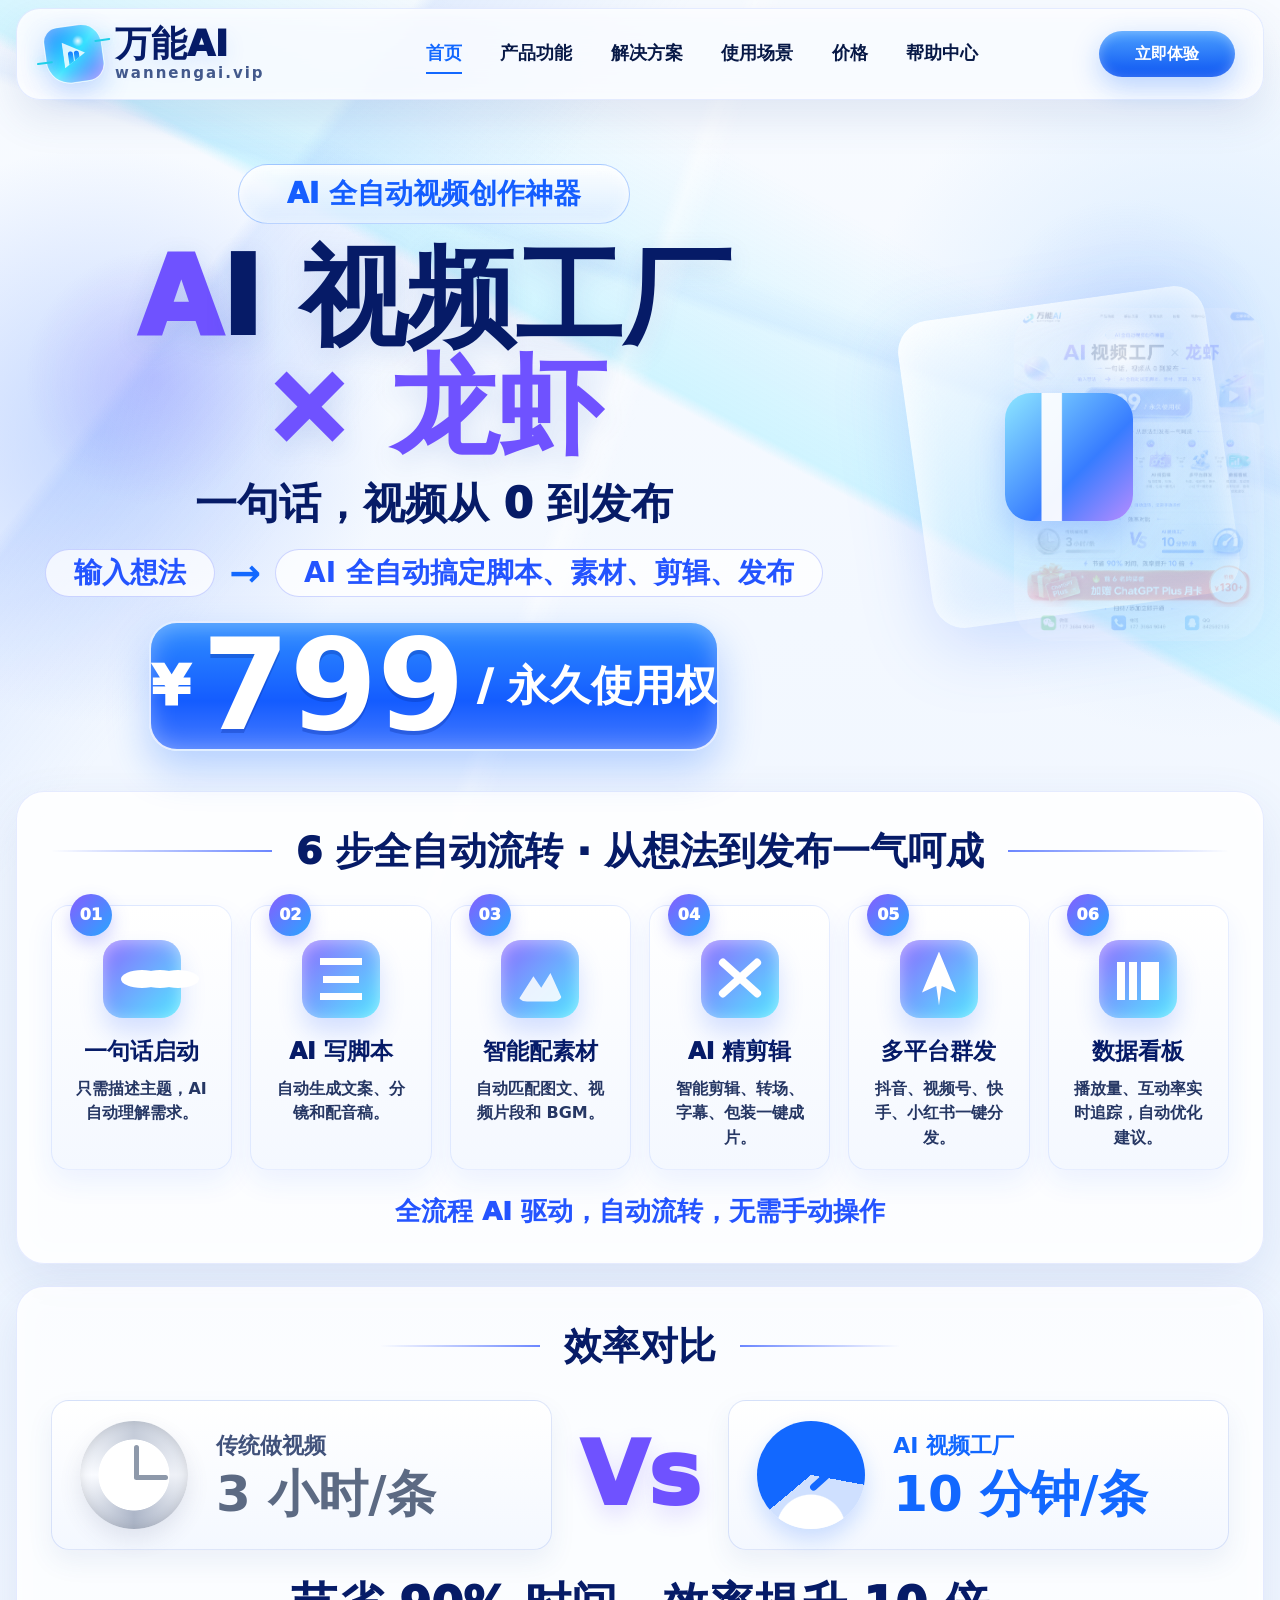
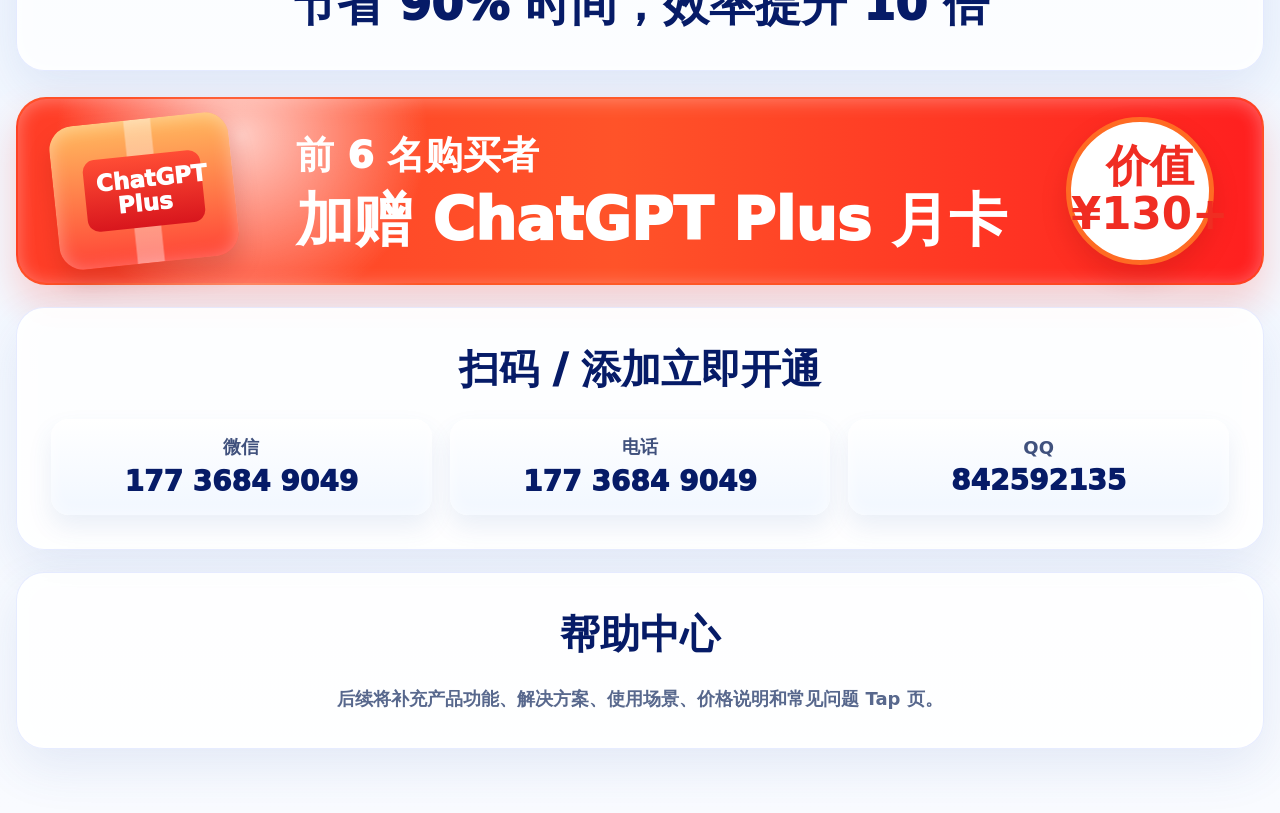
==== aivideo/index.html @ 1191432e "Add AI video scenes page" ====
<!doctype html>
<html lang="zh-CN">
  <head>
    <meta charset="UTF-8" />
    <meta name="viewport" content="width=device-width, initial-scale=1.0" />
    <meta
      name="description"
      content="万能AI视频工厂，AI全自动视频创作神器，一句话完成脚本、素材、剪辑和发布。"
    />
    <title>AI视频工厂 - 万能AI</title>
    <link rel="stylesheet" href="style.css?v=20260527-header" />
  </head>
  <body>
    <main class="video-page">
      <header class="site-header">
        <a class="brand" href="http://wannengai.vip" aria-label="万能AI官网">
          <span class="brand-mark" aria-hidden="true"><span></span></span>
          <span class="brand-copy">
            <strong>万能AI</strong>
            <em>wannengai.vip</em>
          </span>
        </a>
        <nav class="top-nav" aria-label="AI视频工厂导航">
          <a href="./" class="is-active">首页</a>
          <a href="features/">产品功能</a>
          <a href="solutions/">解决方案</a>
          <a href="scenes/">使用场景</a>
          <a href="#price">价格</a>
          <a href="#help">帮助中心</a>
        </nav>
        <a class="trial-btn" href="#contact">立即体验</a>
      </header>

      <section class="hero" aria-labelledby="hero-title">
        <div class="hero-copy">
          <p class="tagline">AI 全自动视频创作神器</p>
          <h1 id="hero-title">AI 视频工厂 <span>× 龙虾</span></h1>
          <p class="sub-title">一句话，视频从 0 到发布</p>
          <div class="prompt-flow" aria-label="创作流程">
            <span>输入想法</span>
            <b aria-hidden="true">→</b>
            <strong>AI 全自动搞定脚本、素材、剪辑、发布</strong>
          </div>
          <div class="price-badge" id="price">
            <span>¥</span>
            <strong>799</strong>
            <em>/ 永久使用权</em>
          </div>
        </div>
        <figure class="hero-art" aria-label="AI视频工厂视觉">
          <img src="../assets/aivideo-home.png" alt="AI视频工厂首页宣传图" />
        </figure>
      </section>

      <section class="workflow-card" id="features" aria-labelledby="workflow-title">
        <div class="section-title">
          <span></span>
          <h2 id="workflow-title">6 步全自动流转 · 从想法到发布一气呵成</h2>
          <span></span>
        </div>
        <div class="step-grid">
          <article>
            <i>01</i>
            <div class="step-icon chat"></div>
            <h3>一句话启动</h3>
            <p>只需描述主题，AI 自动理解需求。</p>
          </article>
          <article>
            <i>02</i>
            <div class="step-icon script"></div>
            <h3>AI 写脚本</h3>
            <p>自动生成文案、分镜和配音稿。</p>
          </article>
          <article>
            <i>03</i>
            <div class="step-icon media"></div>
            <h3>智能配素材</h3>
            <p>自动匹配图文、视频片段和 BGM。</p>
          </article>
          <article>
            <i>04</i>
            <div class="step-icon edit"></div>
            <h3>AI 精剪辑</h3>
            <p>智能剪辑、转场、字幕、包装一键成片。</p>
          </article>
          <article>
            <i>05</i>
            <div class="step-icon launch"></div>
            <h3>多平台群发</h3>
            <p>抖音、视频号、快手、小红书一键分发。</p>
          </article>
          <article>
            <i>06</i>
            <div class="step-icon chart"></div>
            <h3>数据看板</h3>
            <p>播放量、互动率实时追踪，自动优化建议。</p>
          </article>
        </div>
        <p class="ai-note">全流程 AI 驱动，自动流转，无需手动操作</p>
      </section>

      <section class="comparison" id="solutions" aria-labelledby="compare-title">
        <div class="section-title compact">
          <span></span>
          <h2 id="compare-title">效率对比</h2>
          <span></span>
        </div>
        <div class="compare-grid">
          <article class="compare-card">
            <div class="clock-face"></div>
            <div>
              <p>传统做视频</p>
              <strong>3 小时/条</strong>
            </div>
          </article>
          <div class="versus">Vs</div>
          <article class="compare-card highlight">
            <div class="speed-face"></div>
            <div>
              <p>AI 视频工厂</p>
              <strong>10 分钟/条</strong>
            </div>
          </article>
        </div>
        <p class="saving">节省 90% 时间，效率提升 10 倍</p>
      </section>

      <section class="bonus" id="scenes" aria-label="首购福利">
        <div class="gift-box" aria-hidden="true">
          <span>ChatGPT<br />Plus</span>
        </div>
        <div>
          <p>前 6 名购买者</p>
          <h2>加赠 ChatGPT Plus 月卡</h2>
        </div>
        <strong>价值 ¥130+</strong>
      </section>

      <section class="contact-panel" id="contact" aria-labelledby="contact-title">
        <h2 id="contact-title">扫码 / 添加立即开通</h2>
        <div class="contact-grid">
          <button type="button" data-copy="17736849049" data-copy-label="微信号">
            <span>微信</span>
            <strong>177 3684 9049</strong>
          </button>
          <a href="tel:17736849049">
            <span>电话</span>
            <strong>177 3684 9049</strong>
          </a>
          <button type="button" data-copy="842592135" data-copy-label="QQ号">
            <span>QQ</span>
            <strong>842592135</strong>
          </button>
        </div>
      </section>

      <section class="help-card" id="help" aria-label="帮助中心">
        <h2>帮助中心</h2>
        <p>后续将补充产品功能、解决方案、使用场景、价格说明和常见问题 Tap 页。</p>
      </section>
    </main>
    <script src="../copy.js"></script>
  </body>
</html>
---- aivideo/style.css ----
:root {
  color-scheme: light;
  --blue: #1268ff;
  --blue-deep: #061b67;
  --violet: #6f52ff;
  --cyan: #2ddfff;
  --ink: #071846;
  --muted: #58688d;
  --line: rgba(77, 122, 255, 0.2);
  --panel: rgba(255, 255, 255, 0.8);
  --shadow: rgba(42, 100, 255, 0.2);
}

* {
  box-sizing: border-box;
}

html {
  scroll-behavior: smooth;
}

body {
  margin: 0;
  min-width: 320px;
  color: var(--ink);
  font-family:
    "PingFang SC",
    "Microsoft YaHei",
    system-ui,
    -apple-system,
    BlinkMacSystemFont,
    "Segoe UI",
    sans-serif;
  background:
    radial-gradient(circle at 8% 18%, rgba(157, 188, 255, 0.55), transparent 18rem),
    radial-gradient(circle at 94% 16%, rgba(203, 229, 255, 0.8), transparent 22rem),
    linear-gradient(180deg, #f8fbff 0%, #eef5ff 52%, #f9fbff 100%);
}

body::before,
body::after {
  position: fixed;
  inset: 0;
  z-index: -1;
  pointer-events: none;
  content: "";
}

body::before {
  background:
    linear-gradient(128deg, transparent 0 21%, rgba(99, 151, 255, 0.12) 22%, transparent 35%),
    linear-gradient(28deg, transparent 0 54%, rgba(45, 223, 255, 0.18) 55%, transparent 72%),
    radial-gradient(circle at 12% 42%, rgba(111, 82, 255, 0.2), transparent 8rem),
    radial-gradient(circle at 88% 38%, rgba(99, 151, 255, 0.18), transparent 9rem);
}

body::after {
  opacity: 0.55;
  background:
    linear-gradient(110deg, transparent 0 46%, rgba(255, 255, 255, 0.8) 47%, transparent 49%),
    linear-gradient(18deg, transparent 0 62%, rgba(65, 143, 255, 0.12) 63%, transparent 66%);
}

a {
  color: inherit;
  text-decoration: none;
}

button {
  font: inherit;
}

img {
  display: block;
  max-width: 100%;
}

.video-page {
  width: min(1360px, calc(100% - 32px));
  margin: 0 auto;
  padding-bottom: 40px;
}

.site-header {
  position: sticky;
  top: 0;
  z-index: 10;
  min-height: 86px;
  margin-top: 8px;
  display: grid;
  grid-template-columns: minmax(180px, 260px) minmax(0, 1fr) auto;
  align-items: center;
  gap: 24px;
  padding: 16px 28px;
  border: 1px solid rgba(84, 128, 255, 0.13);
  border-radius: 24px;
  background: rgba(248, 251, 255, 0.86);
  backdrop-filter: blur(18px);
  box-shadow:
    inset 0 1px 18px rgba(255, 255, 255, 0.74),
    0 18px 40px rgba(61, 91, 153, 0.12);
}

.brand {
  display: flex;
  align-items: center;
  gap: 12px;
  min-width: 0;
}

.brand-mark {
  width: 58px;
  aspect-ratio: 1;
  display: grid;
  place-items: center;
  border: 1px solid rgba(255, 255, 255, 0.86);
  border-radius: 26% 36% 30% 42%;
  background:
    radial-gradient(circle at 60% 28%, rgba(255, 255, 255, 0.92), transparent 11%),
    linear-gradient(135deg, #1678ff 0%, #31e1ff 52%, #7963ff 100%);
  box-shadow:
    inset 0 0 18px rgba(255, 255, 255, 0.52),
    0 10px 26px rgba(18, 104, 255, 0.24);
  transform: rotate(-8deg);
  position: relative;
}

.brand-mark::before,
.brand-mark::after {
  position: absolute;
  width: 16px;
  height: 2px;
  border-radius: 999px;
  background: #1fcfe9;
  box-shadow: 0 0 12px rgba(45, 223, 255, 0.7);
  content: "";
}

.brand-mark::before {
  left: -10px;
  top: 58%;
}

.brand-mark::after {
  right: -10px;
  top: 30%;
}

.brand-mark span {
  width: 58%;
  aspect-ratio: 1;
  display: block;
  border-radius: 28% 42% 30% 45%;
  background: rgba(255, 255, 255, 0.82);
  clip-path: polygon(17% 10%, 84% 50%, 17% 90%);
  position: relative;
}

.brand-mark span::before,
.brand-mark span::after {
  position: absolute;
  top: 40%;
  width: 5px;
  height: 15px;
  border-radius: 8px;
  background: linear-gradient(180deg, #1678ff, #31e1ff);
  content: "";
}

.brand-mark span::before {
  left: 30%;
}

.brand-mark span::after {
  left: 50%;
}

.brand-copy {
  display: grid;
  gap: 3px;
}

.brand-copy strong {
  color: var(--blue-deep);
  font-size: clamp(25px, 2.8vw, 38px);
  line-height: 1;
  font-weight: 950;
  text-shadow: 0 8px 20px rgba(18, 104, 255, 0.12);
}

.brand-copy em {
  color: #43598c;
  font-style: normal;
  font-size: clamp(11px, 1.2vw, 15px);
  font-weight: 850;
  letter-spacing: 2px;
}

.top-nav {
  display: flex;
  align-items: center;
  justify-content: center;
  gap: clamp(14px, 3vw, 48px);
  color: #071846;
  font-size: clamp(14px, 1.4vw, 18px);
  font-weight: 850;
}

.top-nav a {
  min-height: 40px;
  display: inline-flex;
  align-items: center;
  border-bottom: 2px solid transparent;
}

.top-nav a:hover,
.top-nav .is-active {
  color: var(--blue);
  border-color: var(--blue);
}

.trial-btn {
  min-height: 46px;
  min-width: 136px;
  display: inline-flex;
  align-items: center;
  justify-content: center;
  border-radius: 999px;
  color: #fff;
  font-weight: 950;
  background: linear-gradient(180deg, #4ca1ff, #0d55f2);
  box-shadow:
    inset 0 1px 12px rgba(255, 255, 255, 0.32),
    0 10px 28px rgba(18, 104, 255, 0.28);
}

.hero {
  min-height: 520px;
  display: grid;
  grid-template-columns: minmax(0, 1fr) minmax(280px, 390px);
  align-items: center;
  gap: 22px;
  padding: clamp(28px, 5vw, 64px) 0 18px;
}

.hero-copy {
  text-align: center;
}

.tagline {
  width: fit-content;
  margin: 0 auto 20px;
  padding: 10px 48px;
  border: 1px solid rgba(18, 104, 255, 0.28);
  border-radius: 999px;
  color: #155eff;
  background: linear-gradient(180deg, rgba(255, 255, 255, 0.86), rgba(215, 233, 255, 0.74));
  font-size: clamp(20px, 2.4vw, 28px);
  font-weight: 950;
  box-shadow: inset 0 1px 14px rgba(255, 255, 255, 0.7);
}

h1,
h2,
h3,
p {
  margin-top: 0;
}

.hero h1 {
  margin-bottom: 18px;
  color: var(--blue-deep);
  font-size: clamp(56px, 8.6vw, 108px);
  line-height: 1;
  font-weight: 950;
  letter-spacing: 0;
  text-shadow: 0 8px 26px rgba(41, 87, 190, 0.15);
}

.hero h1::first-letter {
  color: var(--violet);
}

.hero h1 span {
  color: var(--violet);
  white-space: nowrap;
}

.sub-title {
  margin-bottom: 18px;
  color: var(--blue-deep);
  font-size: clamp(28px, 4vw, 42px);
  line-height: 1.25;
  font-weight: 950;
}

.prompt-flow {
  display: flex;
  flex-wrap: wrap;
  align-items: center;
  justify-content: center;
  gap: 14px;
  margin-bottom: 24px;
  color: #2454ff;
  font-size: clamp(18px, 2.2vw, 28px);
  font-weight: 850;
}

.prompt-flow span,
.prompt-flow strong {
  min-height: 48px;
  display: inline-flex;
  align-items: center;
  justify-content: center;
  padding: 0 28px;
  border: 1px solid rgba(80, 101, 255, 0.26);
  border-radius: 999px;
  background: rgba(255, 255, 255, 0.74);
}

.prompt-flow b {
  color: var(--blue);
  font-size: 38px;
}

.price-badge {
  width: min(570px, 100%);
  min-height: 130px;
  margin: 0 auto;
  display: flex;
  align-items: center;
  justify-content: center;
  gap: 12px;
  border: 2px solid rgba(255, 255, 255, 0.86);
  border-radius: 28px;
  background: linear-gradient(180deg, #2f8eff, #145cff 62%, #477bff);
  color: #fff;
  box-shadow:
    inset 0 3px 24px rgba(255, 255, 255, 0.34),
    0 18px 40px rgba(18, 104, 255, 0.28);
}

.price-badge span {
  font-size: clamp(34px, 5vw, 56px);
  font-weight: 950;
}

.price-badge strong {
  font-size: clamp(74px, 10vw, 126px);
  line-height: 0.9;
  text-shadow: 0 4px 0 rgba(4, 40, 148, 0.28);
}

.price-badge em {
  font-style: normal;
  font-size: clamp(24px, 3.6vw, 42px);
  font-weight: 950;
}

.hero-art {
  margin: 0;
  min-height: 360px;
  display: grid;
  place-items: center;
  position: relative;
}

.hero-art::before {
  width: min(310px, 78vw);
  aspect-ratio: 1;
  border-radius: 32px;
  background:
    radial-gradient(circle at 72% 20%, rgba(255, 255, 255, 0.86), transparent 13%),
    linear-gradient(135deg, rgba(255, 255, 255, 0.72), rgba(55, 154, 255, 0.22));
  box-shadow:
    inset 0 0 36px rgba(255, 255, 255, 0.82),
    0 20px 70px rgba(74, 127, 255, 0.22);
  content: "";
  transform: rotate(-8deg);
}

.hero-art::after {
  position: absolute;
  width: 128px;
  aspect-ratio: 1;
  border-radius: 26px;
  background:
    linear-gradient(90deg, transparent 0 28%, rgba(255, 255, 255, 0.94) 29% 44%, transparent 45%),
    linear-gradient(135deg, #8ee7ff, #377cff 60%, #b78cff);
  box-shadow: 0 16px 34px rgba(58, 126, 255, 0.3);
  content: "";
}

.hero-art img {
  position: absolute;
  right: 0;
  bottom: -4px;
  width: min(250px, 58vw);
  max-height: 380px;
  object-fit: cover;
  object-position: 82% 15%;
  opacity: 0.18;
  border-radius: 36px;
  pointer-events: none;
}

.workflow-card,
.comparison,
.contact-panel,
.help-card {
  margin-top: 22px;
  padding: clamp(22px, 3vw, 34px);
  border: 1px solid rgba(85, 123, 255, 0.14);
  border-radius: 28px;
  background: rgba(255, 255, 255, 0.82);
  box-shadow:
    inset 0 1px 24px rgba(255, 255, 255, 0.66),
    0 18px 50px rgba(51, 95, 174, 0.11);
}

.section-title {
  display: grid;
  grid-template-columns: minmax(40px, 1fr) auto minmax(40px, 1fr);
  align-items: center;
  gap: 24px;
  margin-bottom: 28px;
  text-align: center;
}

.section-title span {
  height: 2px;
  background: linear-gradient(90deg, transparent, #6b86ff);
  position: relative;
}

.section-title span:last-child {
  background: linear-gradient(90deg, #6b86ff, transparent);
}

.section-title h2 {
  margin: 0;
  color: var(--blue-deep);
  font-size: clamp(24px, 3vw, 38px);
  font-weight: 950;
}

.section-title.compact {
  max-width: 520px;
  margin-inline: auto;
}

.step-grid {
  display: grid;
  grid-template-columns: repeat(6, minmax(0, 1fr));
  gap: 18px;
}

.step-grid article {
  min-height: 250px;
  position: relative;
  padding: 34px 18px 18px;
  border: 1px solid rgba(89, 134, 255, 0.14);
  border-radius: 18px;
  background: linear-gradient(180deg, #fff, #f4f8ff);
  text-align: center;
  box-shadow: 0 12px 28px rgba(36, 84, 255, 0.08);
}

.step-grid i {
  position: absolute;
  top: -12px;
  left: 18px;
  width: 42px;
  aspect-ratio: 1;
  display: grid;
  place-items: center;
  border-radius: 50%;
  background: linear-gradient(135deg, #865dff, #28a6ff);
  color: #fff;
  font-style: normal;
  font-weight: 950;
  box-shadow: 0 8px 18px rgba(82, 91, 255, 0.28);
}

.step-icon {
  width: 78px;
  aspect-ratio: 1;
  margin: 0 auto 18px;
  border-radius: 20px;
  background: linear-gradient(135deg, #8b6bff, #52e6ff);
  box-shadow:
    inset 0 3px 16px rgba(255, 255, 255, 0.48),
    0 14px 24px rgba(37, 96, 255, 0.18);
  position: relative;
}

.step-icon::before,
.step-icon::after {
  position: absolute;
  content: "";
}

.chat::before {
  inset: 30px 18px;
  border-radius: 50%;
  background: #fff;
  box-shadow: 18px 0 0 #fff, 36px 0 0 #fff;
}

.script::before {
  inset: 18px;
  border-top: 7px solid #fff;
  border-bottom: 7px solid #fff;
}

.script::after {
  left: 21px;
  right: 21px;
  top: 36px;
  height: 7px;
  background: #fff;
}

.media::before {
  inset: 16px;
  border-radius: 10px;
  background: rgba(255, 255, 255, 0.86);
  clip-path: polygon(0 100%, 35% 45%, 52% 70%, 72% 38%, 100% 100%);
}

.edit::before {
  inset: 34px 12px;
  height: 8px;
  border-radius: 999px;
  background: #fff;
  transform: rotate(42deg);
}

.edit::after {
  inset: 34px 12px;
  height: 8px;
  border-radius: 999px;
  background: #fff;
  transform: rotate(-42deg);
}

.launch::before {
  inset: 12px 22px;
  background: #fff;
  clip-path: polygon(50% 0, 100% 76%, 58% 64%, 50% 100%, 42% 64%, 0 76%);
}

.chart::before {
  left: 18px;
  right: 18px;
  bottom: 18px;
  height: 38px;
  background:
    linear-gradient(90deg, #fff 0 18%, transparent 18% 28%, #fff 28% 48%, transparent 48% 58%, #fff 58% 100%);
}

.step-grid h3 {
  margin-bottom: 10px;
  color: var(--blue-deep);
  font-size: clamp(18px, 1.8vw, 24px);
  font-weight: 950;
}

.step-grid p {
  margin: 0;
  color: #263764;
  font-size: 16px;
  line-height: 1.55;
  font-weight: 700;
}

.ai-note {
  margin: 24px 0 0;
  color: #2454ff;
  text-align: center;
  font-size: clamp(18px, 2vw, 26px);
  font-weight: 950;
}

.comparison {
  background: rgba(255, 255, 255, 0.72);
}

.compare-grid {
  display: grid;
  grid-template-columns: minmax(0, 1fr) auto minmax(0, 1fr);
  align-items: center;
  gap: 28px;
}

.compare-card {
  min-height: 150px;
  display: grid;
  grid-template-columns: 110px minmax(0, 1fr);
  align-items: center;
  gap: 26px;
  padding: 20px 28px;
  border: 1px solid rgba(75, 117, 219, 0.18);
  border-radius: 18px;
  background: linear-gradient(180deg, #fff, #f4f8ff);
  box-shadow: 0 12px 26px rgba(47, 85, 160, 0.08);
}

.compare-card p {
  margin-bottom: 8px;
  color: #41527b;
  font-size: 22px;
  font-weight: 900;
}

.compare-card strong {
  color: #5c6a83;
  font-size: clamp(32px, 4vw, 50px);
  line-height: 1;
}

.compare-card.highlight strong,
.compare-card.highlight p {
  color: var(--blue);
}

.clock-face,
.speed-face {
  width: 108px;
  aspect-ratio: 1;
  border-radius: 50%;
  position: relative;
}

.clock-face {
  background:
    radial-gradient(circle at center, #fff 0 46%, transparent 47%),
    conic-gradient(#c5ccd9, #eef1f7, #adb6c8, #f9fbff, #c5ccd9);
  box-shadow: inset 0 0 12px rgba(0, 0, 0, 0.12), 0 10px 22px rgba(62, 76, 112, 0.12);
}

.clock-face::before {
  position: absolute;
  left: 50%;
  top: 22%;
  width: 5px;
  height: 34px;
  border-radius: 999px;
  background: #8e99aa;
  transform-origin: bottom;
  content: "";
}

.clock-face::after {
  position: absolute;
  left: 50%;
  top: 50%;
  width: 34px;
  height: 5px;
  border-radius: 999px;
  background: #8e99aa;
  transform-origin: left;
  content: "";
}

.speed-face {
  background:
    radial-gradient(circle at center bottom, #fff 0 28%, transparent 29%),
    conic-gradient(from 230deg, #1268ff 0 64%, #cfe0ff 64% 100%);
  box-shadow: 0 10px 22px rgba(18, 104, 255, 0.2);
}

.speed-face::before {
  position: absolute;
  left: 50%;
  bottom: 33%;
  width: 44px;
  height: 7px;
  border-radius: 999px;
  background: #1268ff;
  transform: rotate(-42deg);
  transform-origin: left center;
  content: "";
}

.versus {
  color: var(--violet);
  font-size: clamp(54px, 8vw, 88px);
  font-weight: 950;
  text-shadow: 0 10px 22px rgba(111, 82, 255, 0.18);
}

.saving {
  margin: 24px 0 0;
  color: var(--blue-deep);
  text-align: center;
  font-size: clamp(26px, 3.8vw, 46px);
  font-weight: 950;
}

.bonus {
  min-height: 166px;
  margin-top: 26px;
  display: grid;
  grid-template-columns: 220px minmax(0, 1fr) 160px;
  align-items: center;
  gap: 22px;
  padding: 18px 36px;
  border: 2px solid rgba(255, 96, 39, 0.52);
  border-radius: 30px;
  background:
    radial-gradient(circle at 18% 20%, rgba(255, 255, 255, 0.72), transparent 18%),
    linear-gradient(90deg, #ff3d27 0%, #ff5329 48%, #ff1f1f 100%);
  color: #fff;
  box-shadow:
    inset 0 2px 18px rgba(255, 255, 255, 0.32),
    0 20px 38px rgba(255, 61, 39, 0.22);
}

.gift-box {
  width: 180px;
  aspect-ratio: 1.25;
  display: grid;
  place-items: center;
  border-radius: 24px;
  background:
    linear-gradient(90deg, transparent 0 42%, rgba(255, 255, 255, 0.36) 43% 57%, transparent 58%),
    linear-gradient(180deg, #ffba5f, #ff4436);
  box-shadow: inset 0 2px 18px rgba(255, 255, 255, 0.36), 0 14px 24px rgba(120, 16, 8, 0.2);
  transform: rotate(-6deg);
}

.gift-box span {
  width: 118px;
  padding: 12px;
  border-radius: 12px;
  background: linear-gradient(180deg, #ff4d35, #d8161d);
  font-size: 23px;
  line-height: 1.05;
  font-weight: 950;
  text-align: center;
}

.bonus p {
  margin-bottom: 8px;
  font-size: clamp(24px, 3vw, 38px);
  font-weight: 950;
}

.bonus h2 {
  margin: 0;
  font-size: clamp(36px, 5vw, 58px);
  line-height: 1.08;
  font-weight: 950;
}

.bonus > strong {
  width: 148px;
  aspect-ratio: 1;
  display: grid;
  place-items: center;
  border: 5px solid #ff6b23;
  border-radius: 50%;
  background: #fff;
  color: #f02d22;
  font-size: clamp(28px, 3.4vw, 46px);
  line-height: 1.1;
  text-align: center;
  box-shadow: 0 12px 26px rgba(133, 14, 8, 0.2);
}

.contact-panel {
  text-align: center;
}

.contact-panel h2,
.help-card h2 {
  margin-bottom: 22px;
  color: var(--blue-deep);
  font-size: clamp(26px, 3.2vw, 40px);
  font-weight: 950;
}

.contact-grid {
  display: grid;
  grid-template-columns: repeat(3, minmax(0, 1fr));
  gap: 18px;
}

.contact-grid a,
.contact-grid button {
  min-height: 96px;
  display: grid;
  align-content: center;
  gap: 6px;
  border: 0;
  border-radius: 18px;
  background: linear-gradient(180deg, #fff, #f1f7ff);
  color: var(--ink);
  cursor: pointer;
  box-shadow: inset 0 1px 18px rgba(255, 255, 255, 0.72), 0 12px 24px rgba(62, 104, 174, 0.1);
}

.contact-grid span {
  color: #40517d;
  font-size: 18px;
  font-weight: 850;
}

.contact-grid strong {
  color: var(--blue-deep);
  font-size: clamp(20px, 2.2vw, 28px);
  font-weight: 950;
}

.help-card {
  margin-bottom: 24px;
  text-align: center;
}

.help-card p {
  margin: 0;
  color: var(--muted);
  font-size: 18px;
  line-height: 1.7;
  font-weight: 700;
}

@media (max-width: 1060px) {
  .site-header {
    grid-template-columns: 1fr auto;
  }

  .top-nav {
    grid-column: 1 / -1;
    order: 3;
    justify-content: flex-start;
    overflow-x: auto;
    padding-bottom: 6px;
  }

  .hero {
    grid-template-columns: 1fr;
  }

  .hero-art {
    min-height: 240px;
  }

  .step-grid {
    grid-template-columns: repeat(3, minmax(0, 1fr));
  }

  .compare-grid,
  .bonus {
    grid-template-columns: 1fr;
    text-align: center;
  }

  .gift-box,
  .bonus > strong {
    margin: 0 auto;
  }
}

@media (max-width: 680px) {
  .video-page {
    width: min(100% - 20px, 1360px);
  }

  .site-header {
    min-height: auto;
    gap: 12px;
    padding: 12px 0;
    border-right: 0;
    border-left: 0;
    border-radius: 0;
  }

  .brand {
    gap: 8px;
  }

  .brand-mark {
    width: 44px;
  }

  .brand-copy strong {
    font-size: 24px;
  }

  .brand-copy em {
    font-size: 10px;
    letter-spacing: 1px;
  }

  .trial-btn {
    min-width: 104px;
    min-height: 40px;
    font-size: 14px;
  }

  .top-nav {
    gap: 18px;
    font-size: 14px;
  }

  .hero {
    padding-top: 28px;
  }

  .tagline {
    padding-inline: 22px;
  }

  .hero h1 {
    font-size: clamp(42px, 16vw, 68px);
  }

  .sub-title {
    font-size: 25px;
  }

  .prompt-flow span,
  .prompt-flow strong {
    width: 100%;
    padding: 0 14px;
    font-size: 17px;
  }

  .price-badge {
    min-height: 104px;
    border-radius: 20px;
  }

  .hero-art {
    display: none;
  }

  .section-title {
    grid-template-columns: 1fr;
    gap: 10px;
  }

  .section-title span {
    display: none;
  }

  .step-grid,
  .contact-grid {
    grid-template-columns: 1fr;
  }

  .step-grid article {
    min-height: auto;
  }

  .compare-grid {
    gap: 14px;
  }

  .compare-card {
    grid-template-columns: 82px 1fr;
    gap: 16px;
    padding: 18px;
    text-align: left;
  }

  .clock-face,
  .speed-face {
    width: 82px;
  }

  .bonus {
    padding: 22px;
  }

  .gift-box {
    width: 140px;
  }

  .bonus > strong {
    width: 126px;
  }
}
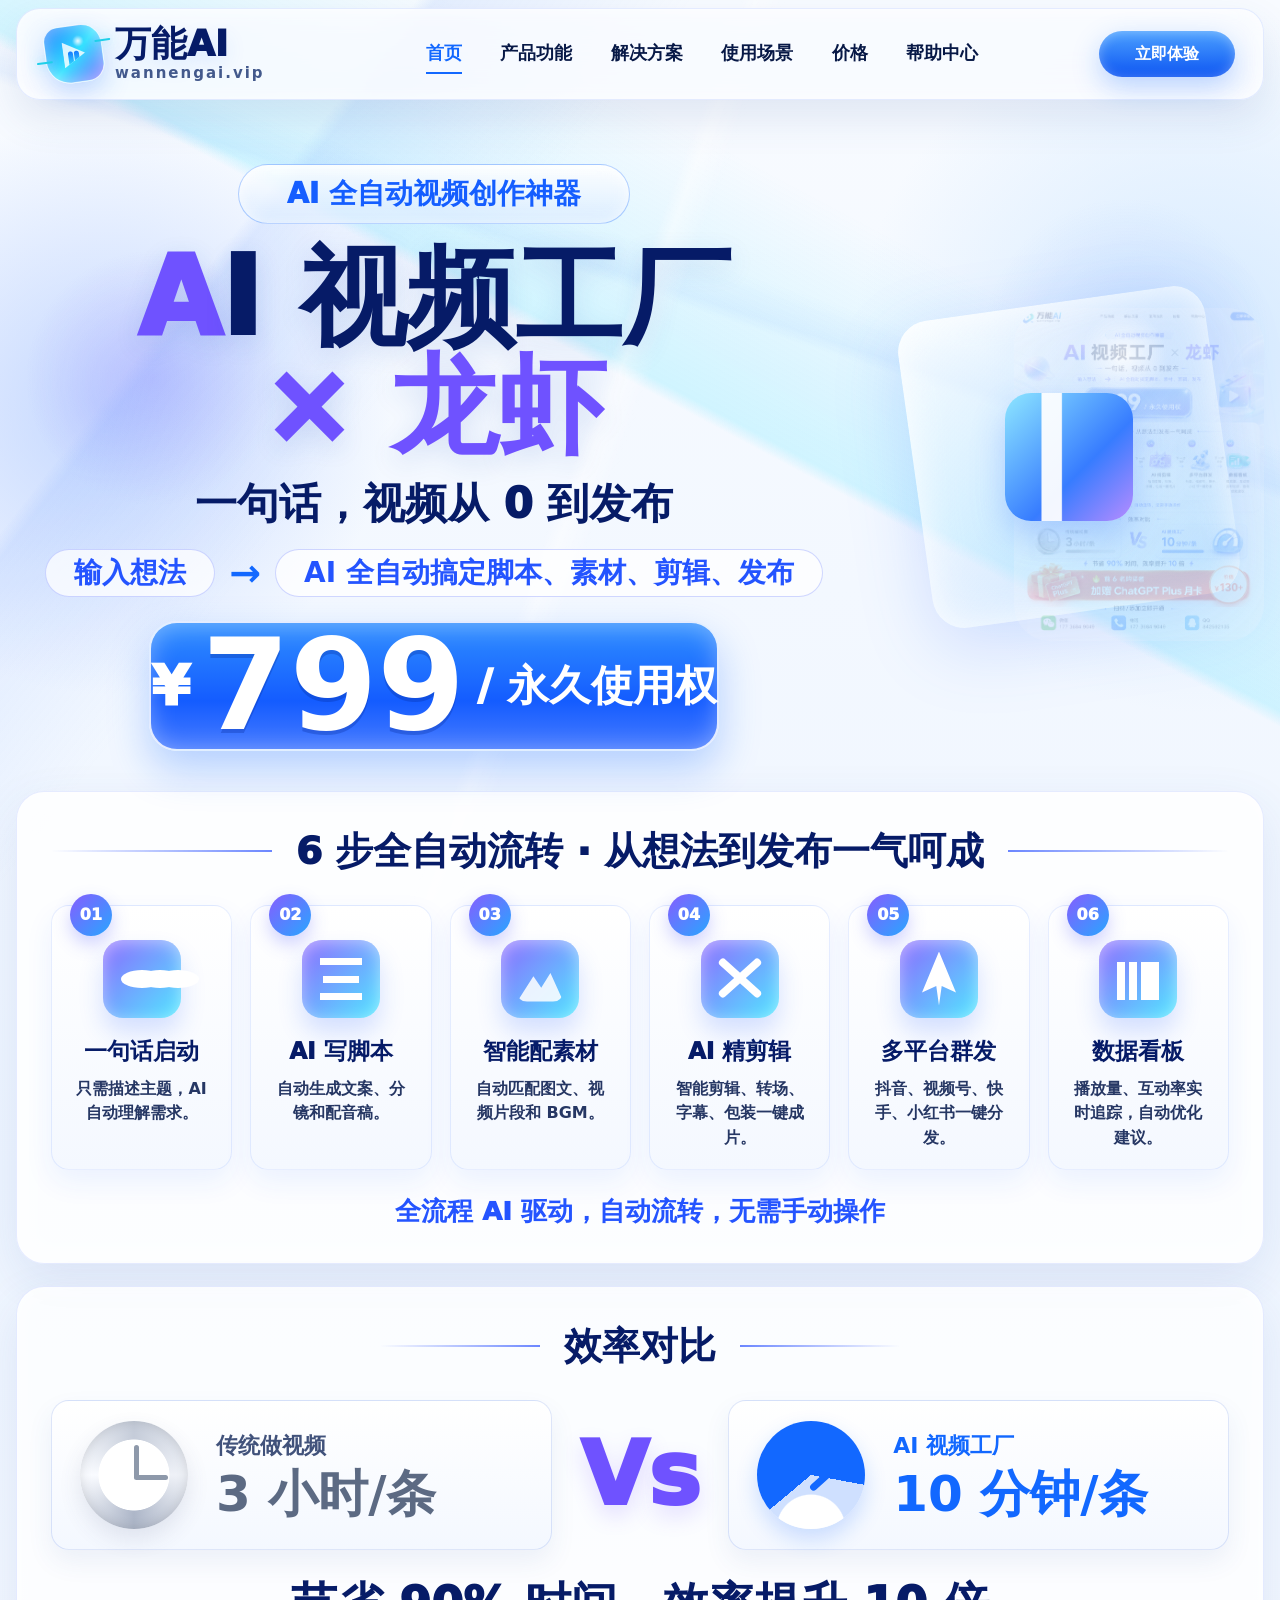
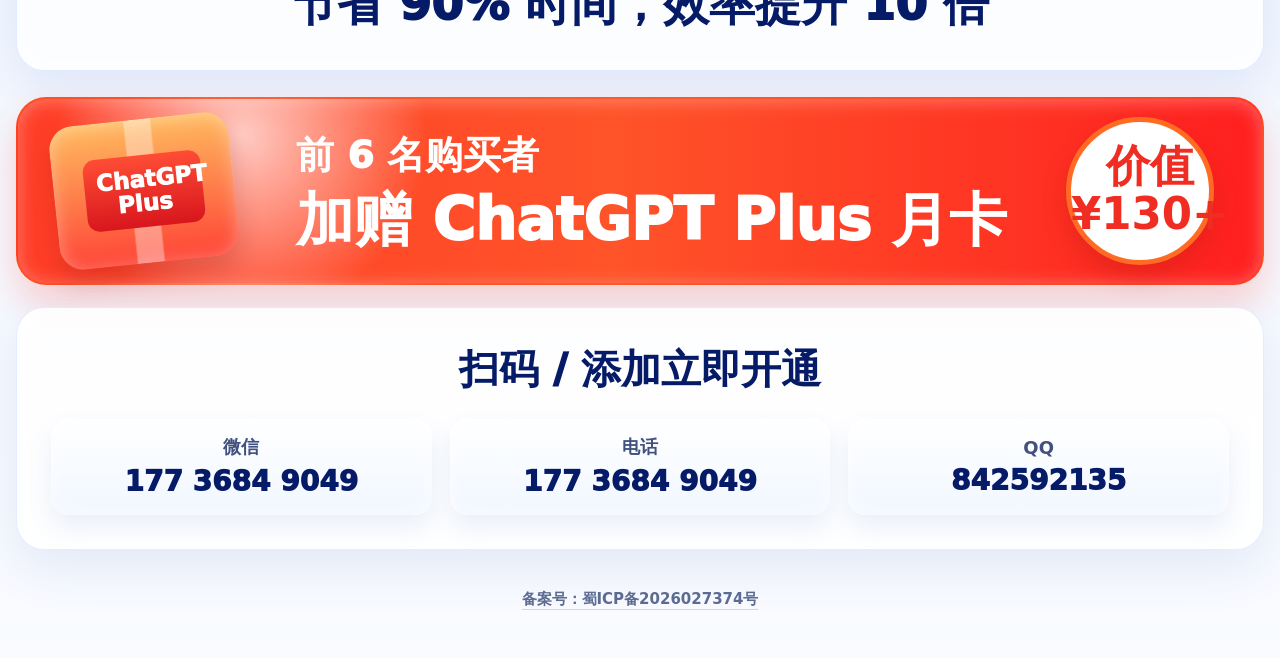
==== commit a98393d0: "Update AI video help and footer content" ====
--- a/aivideo/index.html
+++ b/aivideo/index.html
@@ -25,8 +25,8 @@
           <a href="features/">产品功能</a>
           <a href="solutions/">解决方案</a>
           <a href="scenes/">使用场景</a>
-          <a href="#price">价格</a>
-          <a href="#help">帮助中心</a>
+          <a href="price/">价格</a>
+          <a href="help/">帮助中心</a>
         </nav>
         <a class="trial-btn" href="#contact">立即体验</a>
       </header>
@@ -154,10 +154,9 @@
         </div>
       </section>
 
-      <section class="help-card" id="help" aria-label="帮助中心">
-        <h2>帮助中心</h2>
-        <p>后续将补充产品功能、解决方案、使用场景、价格说明和常见问题 Tap 页。</p>
-      </section>
+      <footer class="record-footer">
+        <a href="https://beian.miit.gov.cn/" target="_blank" rel="noopener">备案号：蜀ICP备2026027374号</a>
+      </footer>
     </main>
     <script src="../copy.js"></script>
   </body>
--- a/aivideo/style.css
+++ b/aivideo/style.css
@@ -406,8 +406,7 @@
 
 .workflow-card,
 .comparison,
-.contact-panel,
-.help-card {
+.contact-panel {
   margin-top: 22px;
   padding: clamp(22px, 3vw, 34px);
   border: 1px solid rgba(85, 123, 255, 0.14);
@@ -773,8 +772,7 @@
   text-align: center;
 }
 
-.contact-panel h2,
-.help-card h2 {
+.contact-panel h2 {
   margin-bottom: 22px;
   color: var(--blue-deep);
   font-size: clamp(26px, 3.2vw, 40px);
@@ -813,17 +811,22 @@
   font-weight: 950;
 }
 
-.help-card {
-  margin-bottom: 24px;
-  text-align: center;
-}
-
-.help-card p {
-  margin: 0;
-  color: var(--muted);
-  font-size: 18px;
-  line-height: 1.7;
-  font-weight: 700;
+.record-footer {
+  display: flex;
+  justify-content: center;
+  margin: 22px 0 0;
+  padding: 18px 12px 8px;
+  color: #5b6b91;
+  font-size: 15px;
+  font-weight: 750;
+}
+
+.record-footer a {
+  border-bottom: 1px solid rgba(18, 104, 255, 0.22);
+}
+
+.record-footer a:hover {
+  color: var(--blue);
 }
 
 @media (max-width: 1060px) {
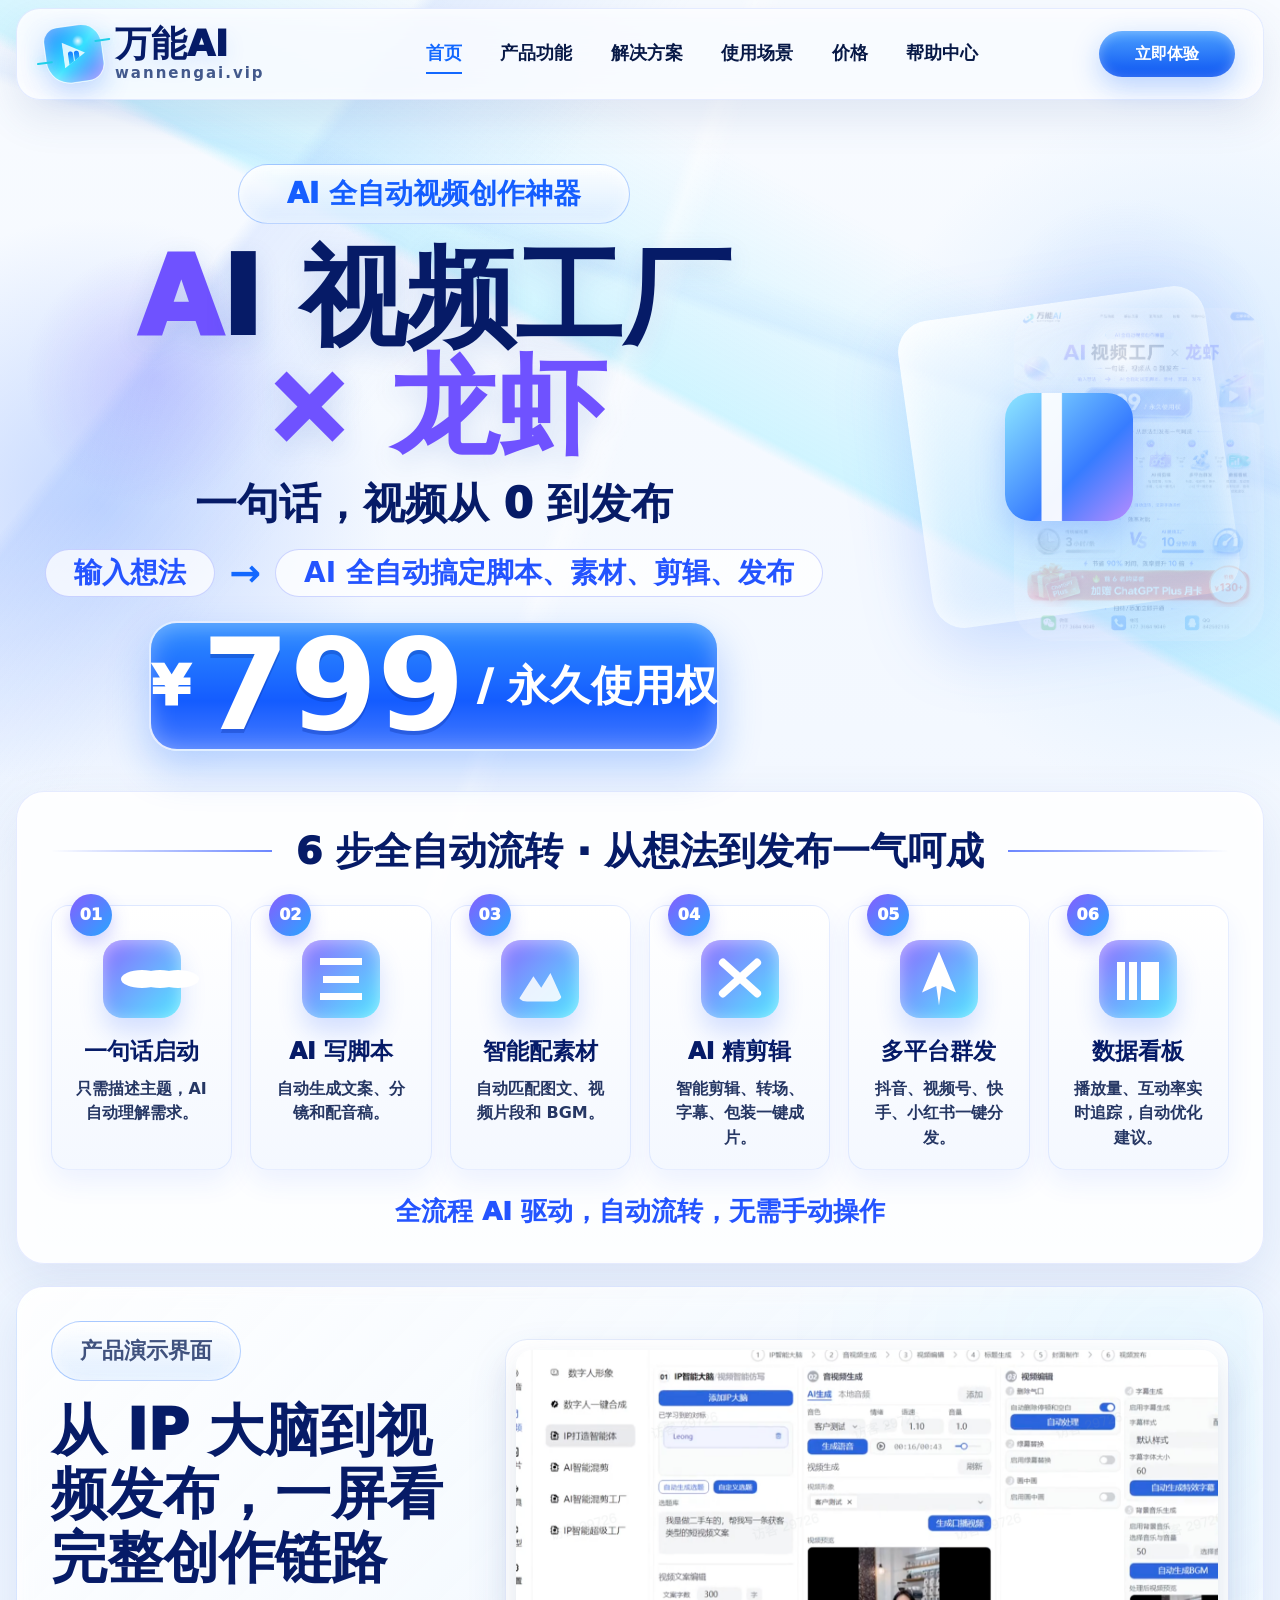
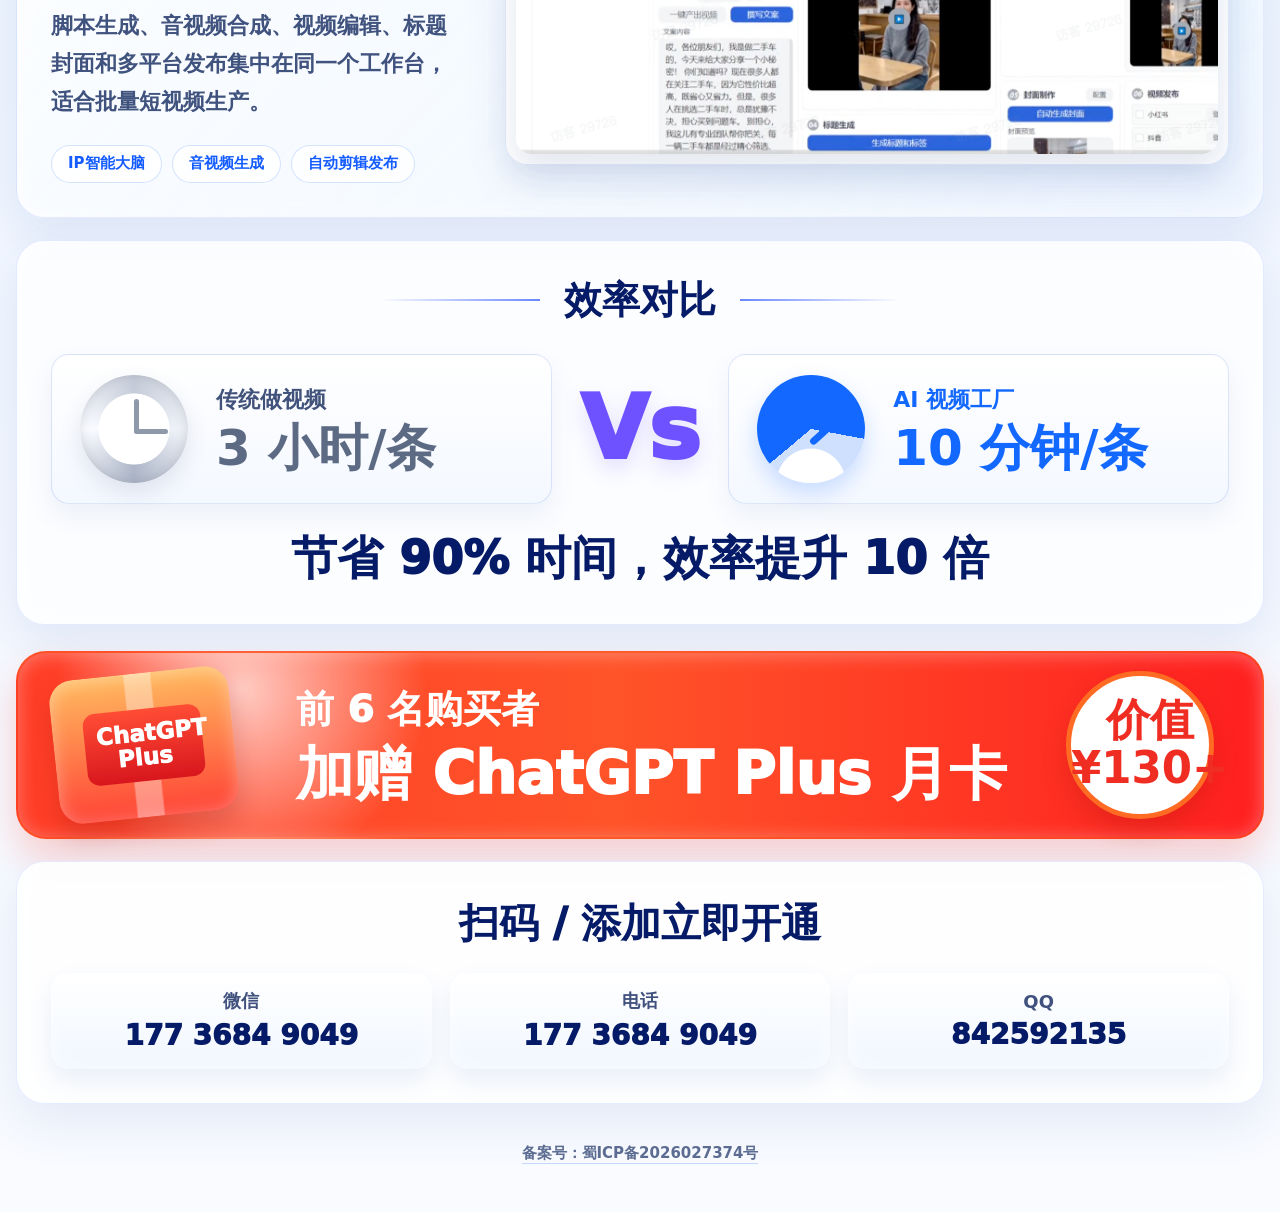
==== commit 71017c50: "Add AI video product demo screenshot" ====
--- a/aivideo/index.html
+++ b/aivideo/index.html
@@ -8,7 +8,7 @@
       content="万能AI视频工厂，AI全自动视频创作神器，一句话完成脚本、素材、剪辑和发布。"
     />
     <title>AI视频工厂 - 万能AI</title>
-    <link rel="stylesheet" href="style.css?v=20260527-header" />
+    <link rel="stylesheet" href="style.css?v=20260527-demo" />
   </head>
   <body>
     <main class="video-page">
@@ -99,6 +99,22 @@
         <p class="ai-note">全流程 AI 驱动，自动流转，无需手动操作</p>
       </section>
 
+      <section class="product-demo" aria-labelledby="demo-title">
+        <div class="demo-copy">
+          <p class="tagline">产品演示界面</p>
+          <h2 id="demo-title">从 IP 大脑到视频发布，一屏看完整创作链路</h2>
+          <p>脚本生成、音视频合成、视频编辑、标题封面和多平台发布集中在同一个工作台，适合批量短视频生产。</p>
+          <div class="demo-points" aria-label="演示亮点">
+            <span>IP智能大脑</span>
+            <span>音视频生成</span>
+            <span>自动剪辑发布</span>
+          </div>
+        </div>
+        <figure class="demo-screen">
+          <img src="../assets/aivideo-demo.png" alt="AI视频工厂产品演示界面截图" />
+        </figure>
+      </section>
+
       <section class="comparison" id="solutions" aria-labelledby="compare-title">
         <div class="section-title compact">
           <span></span>
@@ -159,5 +175,6 @@
       </footer>
     </main>
     <script src="../copy.js"></script>
+    <script src="nav.js?v=20260527-smooth3"></script>
   </body>
 </html>
--- a/aivideo/style.css
+++ b/aivideo/style.css
@@ -79,6 +79,21 @@
   width: min(1360px, calc(100% - 32px));
   margin: 0 auto;
   padding-bottom: 40px;
+  opacity: 1;
+  transform: translateY(0);
+  transition:
+    opacity 0.18s ease,
+    transform 0.18s ease;
+}
+
+.video-page.is-page-leaving {
+  opacity: 0;
+  transform: translateY(12px);
+}
+
+.video-page.is-page-entering {
+  opacity: 0;
+  transform: translateY(12px);
 }
 
 .site-header {
@@ -405,6 +420,7 @@
 }
 
 .workflow-card,
+.product-demo,
 .comparison,
 .contact-panel {
   margin-top: 22px;
@@ -579,6 +595,80 @@
   text-align: center;
   font-size: clamp(18px, 2vw, 26px);
   font-weight: 950;
+}
+
+.product-demo {
+  display: grid;
+  grid-template-columns: minmax(280px, 0.72fr) minmax(0, 1.28fr);
+  align-items: center;
+  gap: clamp(22px, 4vw, 46px);
+  background:
+    linear-gradient(135deg, rgba(255, 255, 255, 0.88), rgba(235, 244, 255, 0.74)),
+    radial-gradient(circle at 92% 12%, rgba(45, 223, 255, 0.22), transparent 24rem);
+  overflow: hidden;
+}
+
+.demo-copy .tagline {
+  margin-inline: 0;
+  margin-bottom: 18px;
+  padding-inline: 28px;
+  font-size: clamp(17px, 1.8vw, 22px);
+}
+
+.demo-copy h2 {
+  margin-bottom: 18px;
+  color: var(--blue-deep);
+  font-size: clamp(30px, 4.4vw, 58px);
+  line-height: 1.12;
+  font-weight: 950;
+}
+
+.demo-copy p {
+  margin-bottom: 24px;
+  color: #40527e;
+  font-size: clamp(17px, 1.7vw, 22px);
+  line-height: 1.75;
+  font-weight: 750;
+}
+
+.demo-points {
+  display: flex;
+  flex-wrap: wrap;
+  gap: 10px;
+}
+
+.demo-points span {
+  min-height: 38px;
+  display: inline-flex;
+  align-items: center;
+  padding: 0 16px;
+  border: 1px solid rgba(18, 104, 255, 0.18);
+  border-radius: 999px;
+  background: rgba(255, 255, 255, 0.74);
+  color: #145cff;
+  font-size: 15px;
+  font-weight: 900;
+  box-shadow: inset 0 1px 12px rgba(255, 255, 255, 0.8);
+}
+
+.demo-screen {
+  margin: 0;
+  padding: 10px;
+  border: 1px solid rgba(67, 111, 224, 0.14);
+  border-radius: 22px;
+  background: rgba(255, 255, 255, 0.78);
+  box-shadow:
+    inset 0 1px 18px rgba(255, 255, 255, 0.86),
+    0 18px 40px rgba(53, 92, 176, 0.12);
+}
+
+.demo-screen img {
+  width: 100%;
+  aspect-ratio: 1514 / 870;
+  border-radius: 16px;
+  object-fit: cover;
+  object-position: center;
+  box-shadow: 0 14px 32px rgba(32, 58, 119, 0.12);
 }
 
 .comparison {
@@ -829,6 +919,36 @@
   color: var(--blue);
 }
 
+.copy-toast {
+  position: fixed;
+  left: 50%;
+  bottom: 32px;
+  z-index: 60;
+  max-width: min(520px, calc(100% - 28px));
+  padding: 13px 22px;
+  border: 1px solid rgba(89, 137, 255, 0.42);
+  border-radius: 999px;
+  background: rgba(255, 255, 255, 0.94);
+  color: #061b67;
+  font-size: 16px;
+  font-weight: 900;
+  text-align: center;
+  box-shadow:
+    inset 0 1px 14px rgba(255, 255, 255, 0.76),
+    0 14px 34px rgba(18, 104, 255, 0.2);
+  opacity: 0;
+  pointer-events: none;
+  transform: translate(-50%, 16px);
+  transition:
+    opacity 0.18s ease,
+    transform 0.18s ease;
+}
+
+.copy-toast.is-visible {
+  opacity: 1;
+  transform: translate(-50%, 0);
+}
+
 @media (max-width: 1060px) {
   .site-header {
     grid-template-columns: 1fr auto;
@@ -843,6 +963,10 @@
   }
 
   .hero {
+    grid-template-columns: 1fr;
+  }
+
+  .product-demo {
     grid-template-columns: 1fr;
   }
 
@@ -940,6 +1064,31 @@
     display: none;
   }
 
+  .product-demo {
+    padding: 20px;
+  }
+
+  .demo-copy {
+    text-align: center;
+  }
+
+  .demo-copy .tagline {
+    margin-inline: auto;
+  }
+
+  .demo-points {
+    justify-content: center;
+  }
+
+  .demo-screen {
+    padding: 7px;
+  }
+
+  .demo-screen img {
+    min-height: 210px;
+    object-position: 44% center;
+  }
+
   .section-title {
     grid-template-columns: 1fr;
     gap: 10px;
